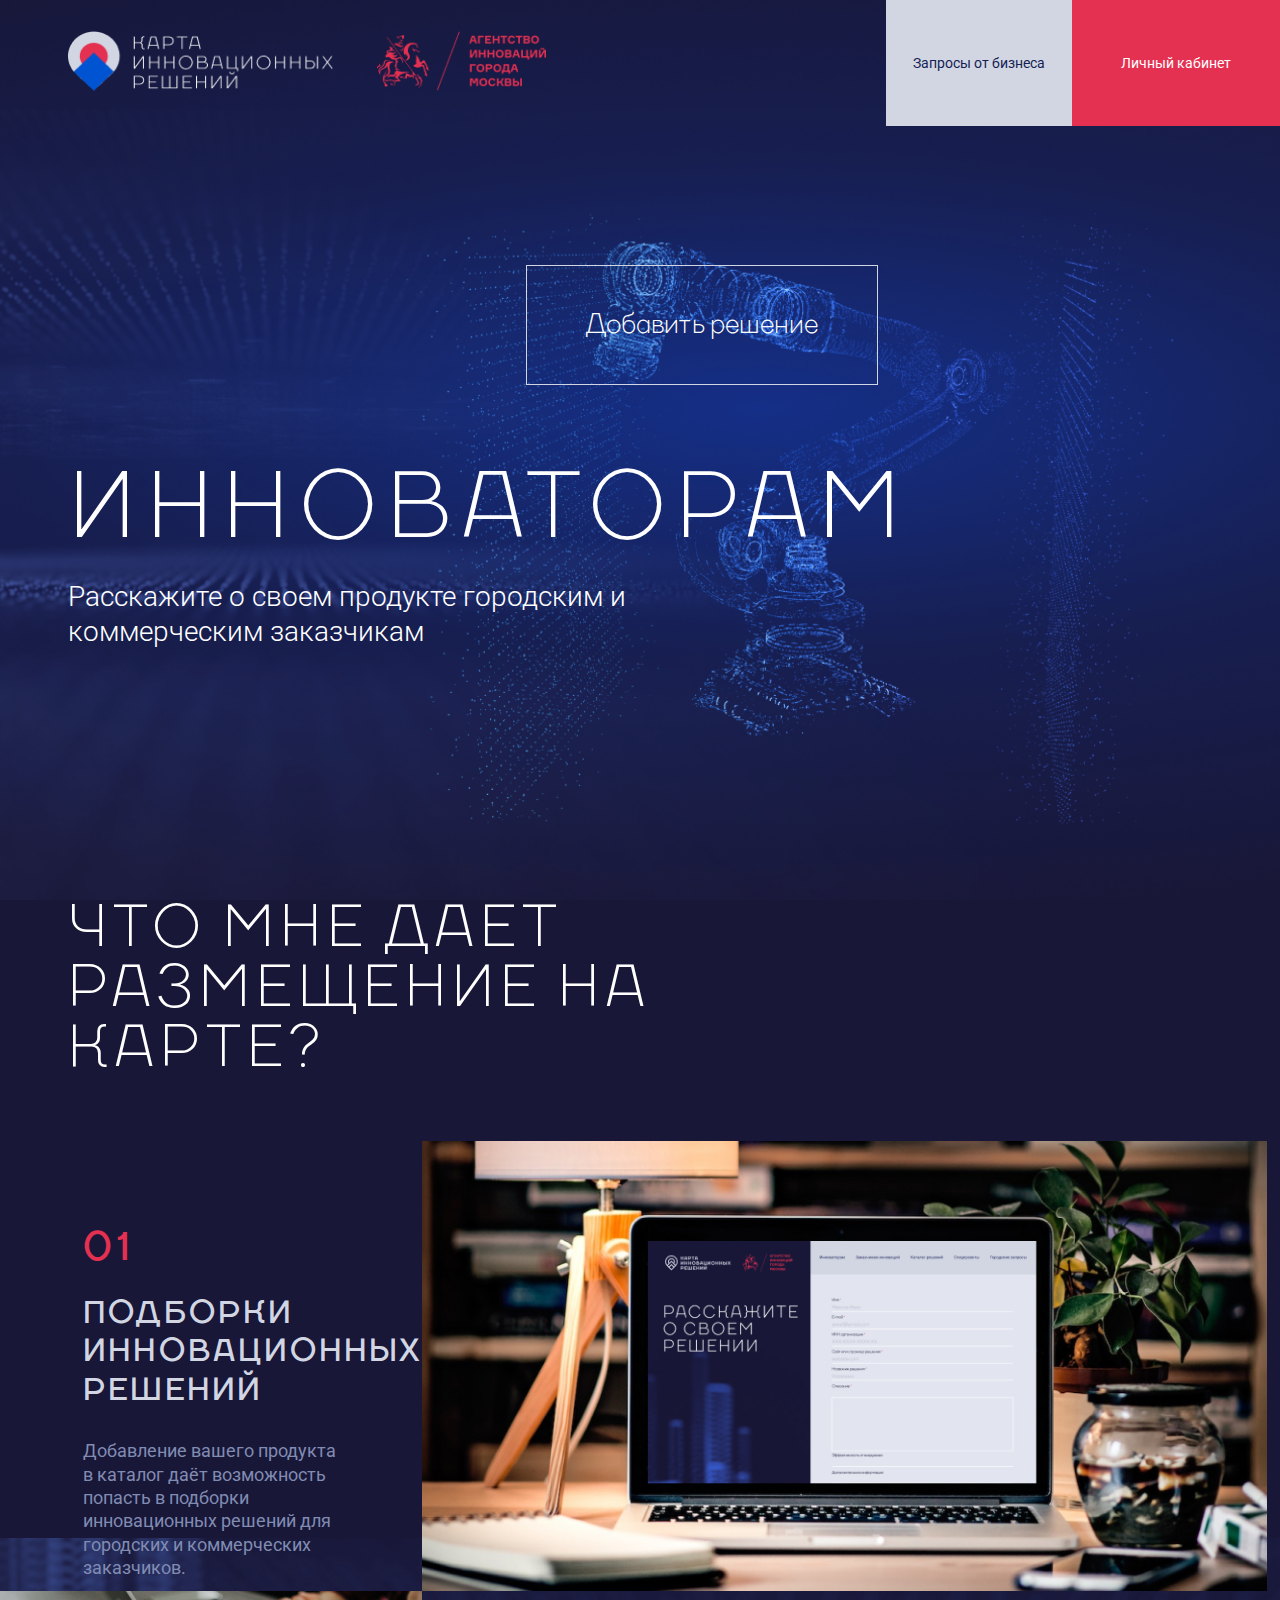
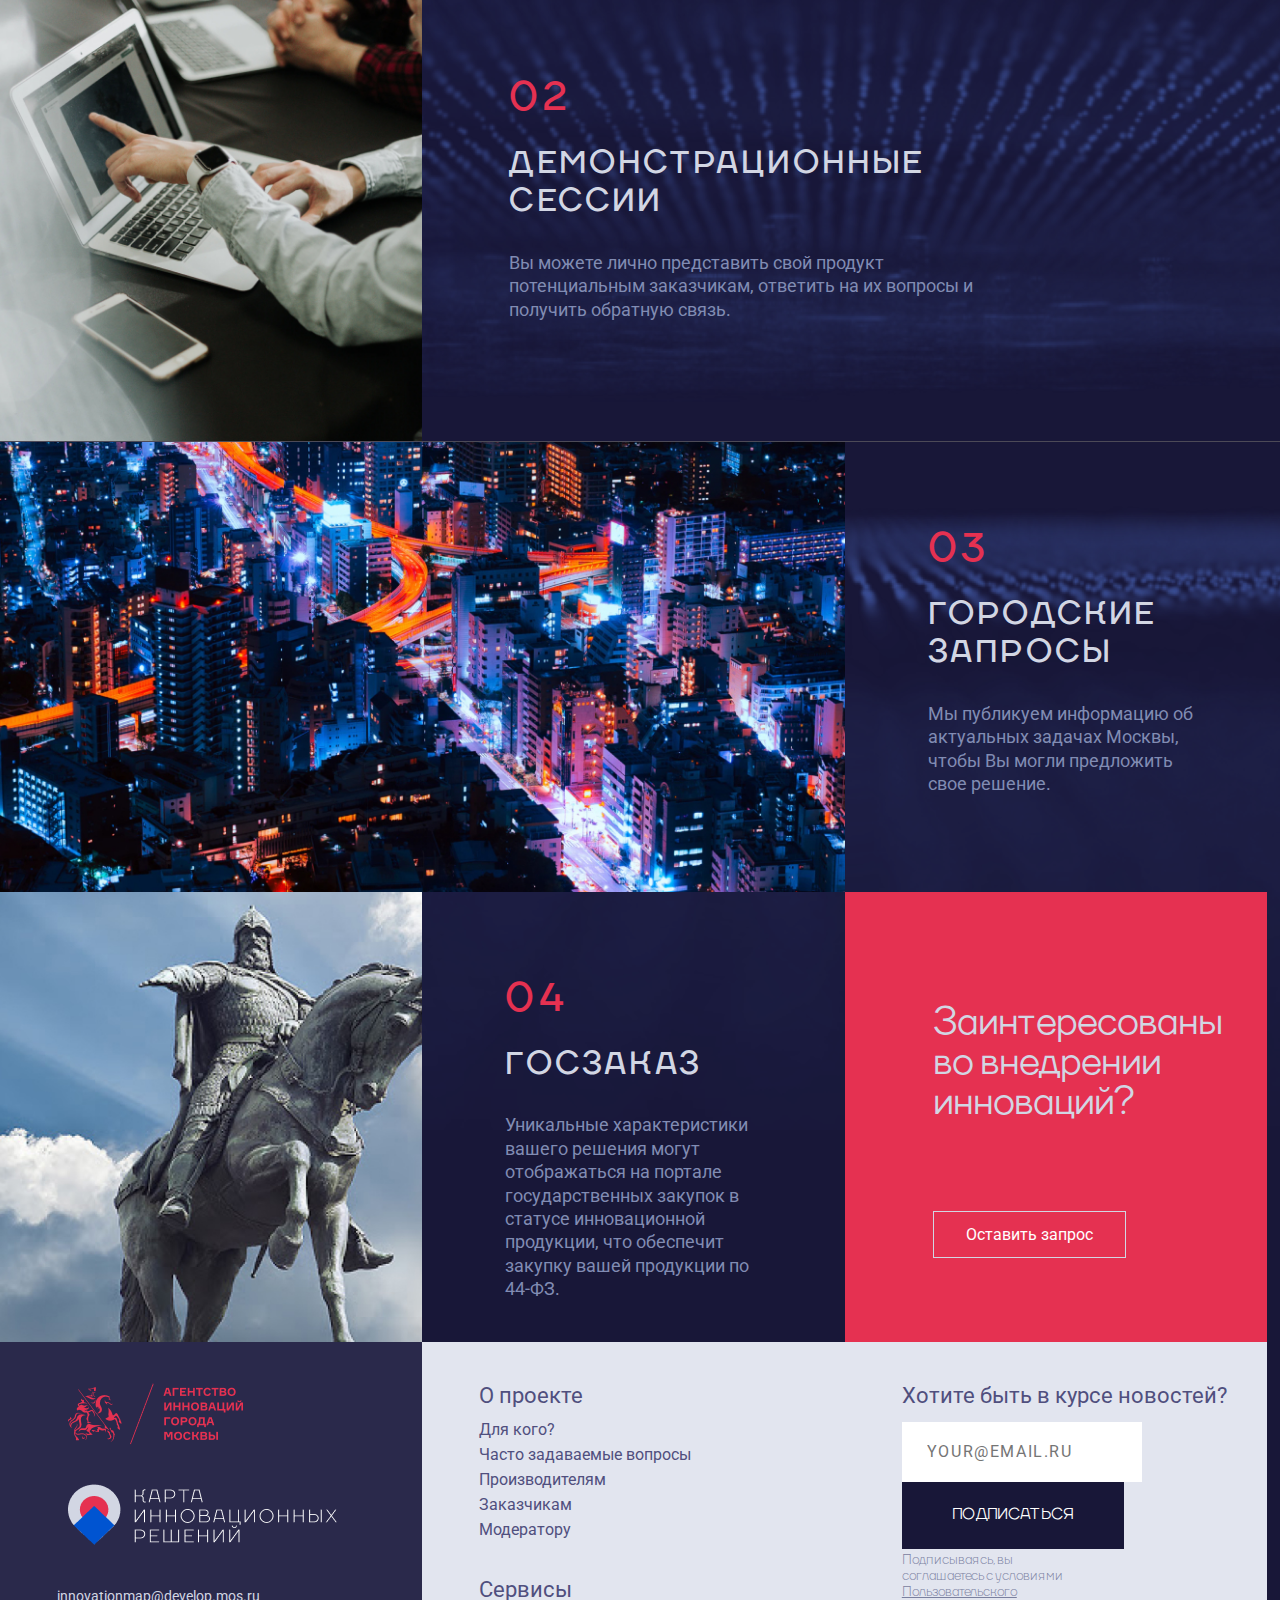
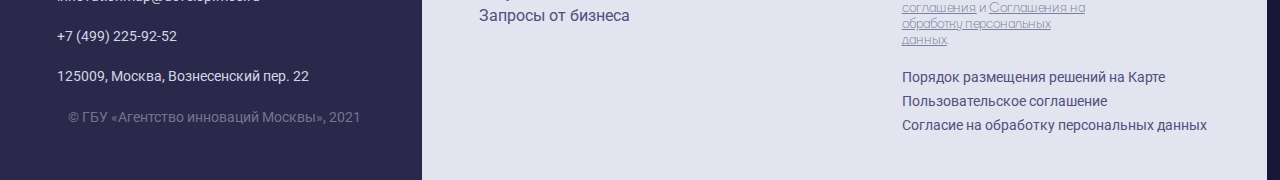
==== innovators.html @ fac2161d "add new files" ====
<!DOCTYPE html>
<html lang="ru">
<head>
    <meta charset="UTF-8">
    <meta http-equiv="X-UA-Compatible" content="IE=edge">
    <meta name="viewport" content="width=device-width, initial-scale=1.0">
    <link rel="preconnect" href="https://fonts.googleapis.com">
    <link rel="preconnect" href="https://fonts.gstatic.com" crossorigin>
    <link href="https://fonts.googleapis.com/css2?family=Roboto:wght@400;700&display=swap" rel="stylesheet">
    <link href="https://fonts.googleapis.com/css2?family=Manrope:wght@300&display=swap" rel="stylesheet">
    <link rel="stylesheet" href="slick/slick.css">
    <link rel="stylesheet" href="slick/slick-theme.css">
    <link rel="stylesheet" href="css/style.css">
    <link rel="icon" href="favicon.png" type="image/png">
    <title>Запросы от бизнеса</title>
    <script src="https://ajax.googleapis.com/ajax/libs/jquery/2.2.0/jquery.min.js"></script>
    <script src="slick/slick.min.js"></script>
    <script src="js/main.js"></script>
</head>
<body>
    <div class="main-block  innovators-block">  
        <header class="header">
                <div class="header-body">
                    <div class="logos">
                        <img src="img/logo1.png" alt="Карта инновационных решений логотип" class="logo-solutions white">
                        <img src="img/logo2.png" alt="Агенство инноваций г.Москвы логотип" class="agency-mos">
                    </div>
                    <div class="burger">
                        <span></span>
                    </div>
                    <nav class="header-nav">
                        <ul class="menu">
                            <li class="item"><a href="#" class="link-item tasks">Запросы от бизнеса</a></li>
                            <li class="item"><a href="#person" class="link-item personal open-modal">Личный кабинет</a>
                                <ul class="ssubmenuu">
                                    <li><a href="#">Разработчик</a></li>
                                    <li><a href="#">Заказчик</a></li>
                                    <li><a href="#">Модератор</a></li>
                                </ul>
                            </li>
                        </ul>
                    </nav>
                </div>
                
        </header>
        <div id="person" class="modal-block">
            <div class="modal-head">
                <img class="modal-close" src="img/close.svg" alt="close">
            </div>
            <p class="modal-title">Войти в личный кабинет</p>
           <form action="#" method="post" class="modal-form">
                <input type="text" name="login" id="login" placeholder="Логин" required class="modal-input">
                <input type="password" name="pass" id="password" placeholder="Пароль" required class="modal-input password">
                <input type="checkbox" name="agree" id="agree"><label for="agree" class="check">Даю согласие на обработку ГБУ «Агентство инноваций Москвы» 
                    моих персональных данных на условиях Соглашения об обработке персональных данных (в случае указания мною в Заявке информации 
                    о третьих лицах, предоставляю персональные данные таких лиц с их согласия).   </label>
                <input type="checkbox" name="agree" id="agree2"><label for="agree2" class="check">Ознакомлен и принимаю условия Пользовательского соглашения.</label>
                <button type="submit" name="come" class="form-btn">Войти</button>
           </form>
        </div>
        <div id="overlay"></div>
        <div class="container">
            <div class="info-block">
                <a href="#" class="add-new">Добавить решение</a>
                <div class="info-text innovations">
                    <h1 class="main-title">Инноваторам</h1>
                    <p class="description">Расскажите о своем продукте городским и коммерческим заказчикам</p>
                </div>
            </div>
        </div>
    </div>

    <section class="working-block innovator-work">
        <h2 class="innovator-title title container">Что мне дает размещение на КАРТЕ?</h2>

        <div class="innovator_work_top_block">
            <div class="work_top_top_block">
                <div class="step1">
                    <span class="number">01</span>
                    <p class="name-block">ПОДБОРКИ ИННОВАЦИОННЫХ РЕШЕНИЙ</p>
                    <p class="descript-block">Добавление вашего продукта в каталог даёт возможность попасть в подборки инновационных решений для городских и коммерческих заказчиков.</p>
                </div>
                <div class="top_top_step1"></div>
            </div>
            <div class="work_top_bottom_block">
                <div class="top_bottom_step2"></div>
                <div class="step2">
                    <span class="number">02</span>
                    <p class="name-block">Демонстрационные сессии</p>
                    <p class="descript-block">Вы можете лично представить свой продукт потенциальным заказчикам, ответить на их вопросы и получить обратную связь.</p>
                </div>
            </div>
        </div>
        <div class="innovator_work_bottom_block">
            <div class="work_bottom_top_block">
                <div class="bottom_top_step3"></div>
                <div class="step3">
                    <span class="number">03</span>
                    <p class="name-block">ГОРОДСКИЕ ЗАПРОСЫ</p>
                    <p class="descript-block">Мы публикуем информацию об актуальных задачах Москвы, чтобы Вы могли предложить свое решение.</p>
                </div>  
            </div>
            <div class="work_bottom_bottom_block">
                <div class="bottom_bottom_step4"></div>
                <div class="step4">
                    <span class="number">04</span>
                    <p class="name-block">Госзаказ</p>
                    <p class="descript-block">Уникальные характеристики вашего решения могут отображаться на портале государственных закупок 
                        в статусе инновационной продукции, что обеспечит закупку вашей продукции по 44-ФЗ.</p>
                </div>
                <div class="top_left_img interest-block">
                    <p class="question">Заинтересованы во внедрении инноваций?</p>
                    <button class="ask">Оставить запрос</button>
                </div>
            </div>
        </div>
    </section>
    
    <footer class="footer">
        <div class="contact">
            <img src="img/logo2.png" alt="Агенство инноваций г.Москвы логотип" class="footer_logo first">
            <img src="img/logo1.png" alt="Карта инновационных решений логотип" class="footer_logo second">
            <a href="mailto:innovationmap@develop.mos.ru" class="email">innovationmap@develop.mos.ru</a>
            <a href="tel:+7(499)225-92-52" class="phone">+7 (499) 225-92-52</a>
            <p class="adress">125009, Москва, Вознесенский пер. 22</p>
            <p class="copyright">© ГБУ «Агентство инноваций Москвы», 2021</p>
        </div>
        <div class="footer_info">
            <div class="footer_menu">
                <a href="#" class="about_link footer_link">О проекте</a>
                <ul class="footer_list">
                    <li class="footer_item"><a href="#" class="footer_item_link">Для кого?</a></li>
                    <li class="footer_item"><a href="#" class="footer_item_link">Часто задаваемые вопросы</a></li>
                    <li class="footer_item"><a href="#" class="footer_item_link">Производителям</a></li>
                    <li class="footer_item"><a href="#" class="footer_item_link">Заказчикам</a></li>
                    <li class="footer_item"><a href="#" class="footer_item_link">Модератору</a></li>
                </ul>
                <a href="#" class="services footer_link">Сервисы</a>
                <ul class="footer_list2">
                    <li class="footer_item"><a href="#" class="footer_item_link">Запросы от бизнеса</a></li>
                </ul>
            </div>
            <div class="footer_form">
                <p class="form-title">Хотите быть в курсе новостей?</p>
                <form action="#" method="post">
                    <input type="email" name="email" class="input_email" placeholder="YOUR@EMAIL.RU" required> <br>
                    <button type="submit" class="submit">Подписаться</button>
                </form>
                <p class="policy">Подписываясь, вы соглашаетесь с условиями 
                    <a href="#" class="policy_link">Пользовательского соглашения</a> 
                    и <a href="#" class="policy_link">Соглашения на обработку персональных данных</a>. </p>
                
                <a href="#" class="legacy_link">Порядок размещения решений на Карте</a>
                <a href="#" class="legacy_link">Пользовательское соглашение</a>
                <a href="#" class="legacy_link last">Согласие на обработку персональных данных</a>
            </div>
        </div>
    </footer>
</body>
</html>
---- css/style.css ----
@import "colors.css";
@import "fonts.css";

*{margin: 0;padding: 0;}
body{background-color: var(--bg-color);}
ul{list-style: none;}
a{text-decoration: none;}
.title{
    font-family: "TTFirs-Regular";
    font-weight: normal;
    font-size: 60px;
    line-height: 100%;
    letter-spacing: 0.1em;
    text-transform: uppercase;
    color: var(--white-text);
    margin-bottom: 61px;
}
.main-block{
    height: 100vh;
    background-image: url("../img/main_bg.png");
    background-repeat: no-repeat;
    background-size: cover;
}
.header-body, .menu, .filter, .solutions{display: flex; align-items: center; justify-content: space-between;}
.header{margin-left: 68px; margin-bottom: 185px;}
.header-body{height: 126px;}
.logos img{height: 60px;}
.agency-mos{margin-left: 40px;}
.link-item{
    font-family: Roboto;
    font-style: normal;
    font-weight: normal;
    font-size: 14px;
    line-height: 16px;
    text-align: center;
}
.tasks{
    padding: 55px 27px;
    background-color: var(--primary-gray);
    color:var(--blue-text);
}
.personal{
    padding: 55px 49px;
    background-color: var(--primary-pink);
    color: var(--white-text);
}
ul.ssubmenuu {
    position: absolute;
    width: 126px;
    top: 126px;
    right:0px;    display: none;
    background-color: #B1B6C9;
    text-align: center;
    width: 208px;
}
ul.ssubmenuu li{
    padding-top: 15px;
    padding-bottom: 15px;
}
ul.ssubmenuu li a{color: var(--black-text);}
ul.ssubmenuu li:hover{
    background-color: var(--primary-pink);
    cursor:pointer;
}
.menu li:hover ul.ssubmenuu {display: block;}
.container{margin-left: 68px; margin-right: 68px;}
.main-title{
    font-family: Manrope;
    font-style: normal;
    font-weight: 300;
    font-size: 70px;
    line-height: 70px;
    letter-spacing: 0.1em;
    text-transform: uppercase;
    color: var(--white-text);
    max-width: 480px;
    margin-bottom: 20px;
}
.description{
    font-family: Roboto;
    font-style: normal;
    font-weight: 300;
    font-size: 28px;
    line-height: 35px;
    color: var(--white-text);
    max-width: 600px;
    margin-bottom: 130px;
}
.add-solution, .open-research{
    color: #E6E9F3;
    font-family: "TTFirs-Medium";
    font-size: 18px;
    line-height: 21px;
    letter-spacing: 0.1em;
    text-transform: uppercase;
}
.add-solution{
    padding: 28px;
    background-color: var(--primary-pink);
    margin-right: 30px;
}
.open-research{
    padding: 28px 88px;
    background-color: var(--primary-blue);
}
.filter{
    max-width: 832px;
    background-color: var(--primary-gray);
    border-radius: 7px;
    padding: 20px 57px;
    margin-bottom: 40px;
}
.filter-item{display: flex; align-items: center;}
.filter-name{
    font-family: "TTFirs-Bold";
    font-size: 14px;
    line-height: 120%;
    letter-spacing: 0.1em;
    text-transform: uppercase;
    color: var(--dark-text);
    margin-left: 14px;
}
.solutions{ flex-wrap: wrap;}
.solution_item{
    padding: 45px 37px;
    width: 32%;
    background-color: #fff;
    border: 0.5px solid #000000;
    box-sizing: border-box;
    margin-right: 32px;
    margin-bottom: 32px;
}
.solution_item:hover{
    background-color: var(--primary-gray);
    cursor: pointer;
}
.solution_item:hover .add_btn{background-color: var(--primary-gray);}
.solution_item:last-child, .solution_item:nth-child(3){margin-right: 0;}
.logo_item{margin-bottom: 35px;}
.date{
    font-family: Roboto;
    font-style: normal;
    font-weight: normal;
    font-size: 14px;
    line-height: 130%;
    text-transform: uppercase;
    color: var(--type-color);
    margin-bottom: 5px;
}
.title_item{
    font-family: Roboto;
    font-style: normal;
    font-weight: 500;
    font-size: 20px;
    line-height: 26px;
    text-decoration-line: underline;
    color: var(--dark-text);
    margin-bottom: 15px;
}
.description_item{
    font-family: Roboto;
    font-style: normal;
    font-weight: normal;
    font-size: 16px;
    line-height: 22px;
    color: var(--dark-text);
    margin-bottom: 30px;
}
.type_item{
    padding: 4px 8px;
    background-color: var(--type-color);
    color: var(--white-text);
    font-family: "TTFirs-Medium";
    font-size: 14px;
    line-height: 140%;
    margin-bottom: 15px;
    border-radius: 3px;
    width: fit-content;
}
.add_btn{
    font-family: "TTFirs-Medium";
    font-size: 14px;
    line-height: 16px;
    text-align: center;
    letter-spacing: 0.1em;
    text-transform: uppercase;
    color: var(--black-text);
    border: 1px solid var(--primary-pink);
    margin-top: 21px;
    padding: 17px 20px;
}
.more{
    font-family: "TTFirs-Bold";
    font-size: 24px;
    line-height: 28px;
    letter-spacing: 0.1em;
    text-decoration-line: underline;
    text-transform: uppercase;
    color: var(--primary-pink);
    margin-top: 50px;
    margin-bottom: 100px;
}
.about{margin-top: 100px;}
.title-feedback{
    font-family: "TTFirs-Medium";
    font-size: 32px;
    line-height: 120%;
    letter-spacing: 0.1em;
    text-transform: uppercase;
    color: var(--primary-gray);
    width: 380px;
}
.customers, .companies, .slide, .faq-block, .news, .footer{display: flex !important;}
.customers, .companies{
    padding-top: 35px; padding-bottom: 50px; 
    border-top: 1px solid #40405D; border-bottom: 1px solid #40405D;
    justify-content: space-between;
}
.rev_slider, .faq_list, .news_list{width: 80%;}
.slide{margin-bottom: 30px;}
.avatar{border-radius: 7px; margin-right: 23px;}
.name{
    font-family: Roboto;
    font-style: normal;
    font-weight: 500;
    font-size: 24px;
    line-height: 28px;
    color: var(--white-text);
    margin-bottom: 12px;
}
.organization{
    font-family: Roboto;
    font-style: normal;
    font-weight: normal;
    font-size: 16px;
    line-height: 130%;
    color: var(--type-color);
    margin-bottom: 19px;
}
.text-back{
    font-family: Roboto;
    font-style: normal;
    font-weight: normal;
    font-size: 16px;
    line-height: 19px;
    color: var(--white-text);
    margin-bottom: 10px;
}
.slick-dots{text-align: left;}
.slick-dots li button::before{font-size: 15px; color: var(--type-color);}
.slick-dots li.slick-active button::before{color: var(--primary-pink);}
.slick-prev, .slick-next{display: none !important;}
.faq, .media_about_us{margin-top: 100px;}
.faq-block, .news{justify-content: space-between;}
.faq_img, .news_icon{height: 200px;}
.hide,
.faq_item div {   display: none;}
.faq-name {
    font-family: TTFirs-Medium;
    font-size: 20px;
    line-height: 23px;
    letter-spacing: 0.1em;
    text-transform: uppercase;
    margin-top: 30px;
    padding-bottom: 36px;
    color: var(--primary-gray);
    cursor: pointer;
    display: inline-block;
    width: 100%;
}
.faq_item{   border-bottom: 1px solid #75768D;}
.hide:checked + label + div {
    font-family: Roboto;
    font-style: normal;
    font-weight: normal;
    font-size: 18px;
    line-height: 130%;
    color: var(--type-color);
    display: block; 
    margin-left: 20px;
    padding: 10px;
    margin-bottom: 45px;
}
.hide + .faq-name::before {
    content: url("../img/arrow_bottom.svg");
    display: block;
    float: right;
    margin: 3px 5px;
}
.hide:checked + label:before {
    content: url("../img/arrow_top.svg");;
}
.media_about_us{margin-bottom: 100px;}
.news-title{
    font-family: "TTFirs-Bold";
    font-size: 32px;
    line-height: 120%;
    color: var(--primary-gray);
    margin-bottom: 25px;
}
.news-descript{
    font-family: Roboto;
    font-style: normal;
    font-weight: normal;
    font-size: 16px;
    line-height: 130%;
    color: var(--type-color);
    margin-bottom: 25px;
}
.go-btn{
    font-family: TTFirs-Medium;
    font-size: 16px;
    line-height: 130%;
    letter-spacing: 0.1em;
    text-decoration-line: underline;
    color: var(--primary-pink);
    margin-bottom: 25px;
}
.news_item{
    padding-bottom: 25px;
    margin-bottom: 25px;
    border-bottom: 2px solid rgba(226,229,239,0.20);
}
.first, .about_link{    margin-top: 41px;}
.contact{
    width: 33vw;
    display: grid;
    /*padding: 41px 104px 50px 68px;*/
    background-color: var(--footer-bg);
}
.footer_logo{margin-bottom: 39px; margin-left: 68px;}
.email, .phone, .adress{
    font-family: Roboto;
    font-style: normal;
    font-weight: normal;
    font-size: 14px;
    line-height: 180%;
    color: var(--primary-gray);
    margin-bottom: 15px;
    margin-left: 57px;
}
.copyright{
    font-family: Roboto;
    font-style: normal;
    font-weight: normal;
    font-size: 14px;
    line-height: 180%;
    color: #73758D;
    margin-left: 68px;
    margin-bottom: 50px;
}
.footer_info{
   /* padding: 36px 68px 56px 57px;*/
    display: flex;
    justify-content: space-between;
    background-color: var(--footer-info-bg);
}
.about_link{position: absolute;}
.footer_menu{width: 33vw;}
.footer_form{
    display: grid;
   width: 33vw;
}
.footer_link, .form-title{
    font-family: Roboto;
    font-style: normal;
    font-weight: normal;
    font-size: 22px;
    line-height: 26px;
    color: #504F7E;
    margin-bottom: 10px;
    margin-left: 57px;
    margin-top: 41px;
}
.footer_item_link{
    font-family: Roboto;
    font-style: normal;
    font-weight: normal;
    font-size: 16px;
    line-height: 25px;
    color: #504F7E;
    margin-bottom: 5px;
    margin-left: 57px;
}
.footer_list{margin-bottom: 35px; margin-top: 75px;}
.input_email, .submit, .policy, .legacy_link{margin-left: 57px;}
.last{margin-bottom: 45px !important;}
.input_email{
    padding: 20px 25px;
    border: none;
    width: 45%;
    font-family: Roboto;
    font-style: normal;
    font-weight: normal;
    font-size: 16px;
    line-height: 120%;
    letter-spacing: 0.1em;
    color: #504F7E;
}
.submit{
    padding-top: 24px;
    padding-bottom: 24px;
    width: 52.5%;
    text-align: center;
    border: none;
    background-color: var(--dark-text);
    font-family: "TTFirs-Medium";
    font-size: 16px;
    line-height: 19px;
    text-align: center;
    text-transform: uppercase;
    color: var(--white-text);
}
.policy{margin-bottom: 20px;}
.policy, .policy_link{
    font-family: "TTFirs-Regular";
    font-size: 14px;
    line-height: 16px;
    color: var(--footer-link);
    width: 45%;
}
.policy_link{text-decoration: underline;}
.legacy_link{
    font-family: Roboto;
    font-style: normal;
    font-weight: normal;
    font-size: 14px;
    line-height: 78.5%;
    color: #504F7E;
    margin-bottom: 10px;
}
.modal-block{
    display: none;
    padding: 30px 30px 30px 68px;
    background: var(--white-text);
    z-index: 5;
    width: 800px;
    position: fixed;
    margin-left: 30%; 
}
.modal-head{    margin-bottom: 50px;}
.modal-title{
    font-family: "TTFirs-Medium";
    font-size: 36px;
    line-height: 50px;
    text-transform: uppercase;
    color: var(--black-text);
    margin-bottom: 35px;
    text-align: center;
}
.modal-item{
    font-family: "TTFirs-Medium";
    font-size: 20px;
    line-height: 130%;
    color: var(--black-text);
}
.modal-form{display: grid;}
.modal-input{
    width: 290px;
    margin: 0 auto;
    border: none;
    padding: 15px 0;
    border-bottom: 1px solid #C9CAD5;
    font-family: "TTFirs-Medium";
    font-size: 18px;
    line-height: 20px;
}
.modal-close{cursor: pointer; float: right;}
.modal-item::marker{font-size: 10px;}
.modal-item{margin-left: 25px;}
.modal-item:last-child{margin-bottom: 25px;}
#overlay {
    z-index:3; 
    position:fixed; 
    background-color:#000; 
    opacity:0.8; 
    -moz-opacity:0.8;
    filter:alpha(opacity=80);
    width:100%;
    height:100%; 
    top:0; 
    left:0;
    cursor:pointer;
    display:none; 
}
.password{margin-bottom: 63px;}
.check{margin-bottom: 15px;}
.modal-form input[type="checkbox"] {   display: none;  }
.modal-form  label {
    font-family: Roboto;
    font-style: normal;
    font-weight: normal;
    font-size: 14px;
    line-height: 120%;
    color: #181738;
    opacity: 0.4;
}
.modal-form  label:before {
    content: " ";
    color: #000;
    display: inline-block;
    font: 20px/30px Arial;
    margin-right: 15px;
    position: relative;
    cursor: pointer;
    text-align: center;
    text-indent: 0px;
    width: 30px;
    height: 30px;
    background: #FFF;
    border: 1px solid #C9CAD5;
    box-sizing: border-box;
    border-radius: 3px;
    border-image: initial;
    vertical-align: middle;
}
.modal-form  input:checked + label:before {
    content: url("../img/check.svg");
}
.modal-form  input:disabled + label:before {
    background: #eee;
    color: #aaa;
}
.modal-form  input[type="checkbox"] {
    display: none;
}
.form-btn{
    padding: 21px 0;
    text-align: center;
    width: 318px;
    background-color: var(--primary-blue);
    font-family: Roboto;
    font-style: normal;
    font-weight: normal;
    font-size: 16px;
    line-height: 19px;
    color: var(--white-text);
    border: none;
    margin-top: 40px;
}
.innovations-block{
    background:url("../img/innovation_bg.png") right top, radial-gradient(109.58% 49.72% at 58.46% 40.23%, #1053FF 0%, rgba(16, 83, 255, 0.33) 49.01%, rgba(16, 83, 255, 0) 100%);
}
.innovators-block{
    background: url("../img/innovator_bg.png") no-repeat bottom center;
    background-size: cover;
}
.add-new{
    padding: 45px 59px;
    border: 1px solid #D2D6E3;
    box-sizing: border-box;
    font-family: "TTFirs-Regular";
    font-size: 28px;
    line-height: 100%;
    color: var(--white-text);
    text-align: center;
    margin-left: 40%;
}
.innovations .main-title{
    font-family: "TTFirs-Regular";
    font-weight: normal;
    font-size: 95px;
    line-height: 100%;
    letter-spacing: 0.1em;
    text-transform: uppercase;
    max-width: 100%;
    margin-top: 125px;
}
.work_top_block, .work_bottom_block{display: flex;flex-wrap: nowrap; height: 100vh;}
.work_top_left_block, .work_bottom_right_block, .work_top_top_block, .work_top_bottom_block, .work_bottom_top_block, .work_bottom_bottom_block{
    display: flex;
    flex-wrap: wrap;
}
.work_top_left_block div {width: 33.05vw; height: 50vh; }
.top_left_img{height: 50vh; width: 33vw;}
.work_top_right_block{
    background-image: url("../img/img3.jpg");
    background-repeat: no-repeat;
    width: 33vw;
    background-size: cover;
    background-position: center;
}
.top_left_step1{
    background-image: url("../img/img1.jpg");
    background-repeat: no-repeat;
    background-size: cover;
    background-position: center top;
}
.top_left_step2{
    background-image: url("../img/img2.jpg");
    background-repeat: no-repeat;
    background-size: cover;
    background-position: center top;
}
.step1 .number{position: absolute; margin: 85px 0 10px 83px;}
.step2 .number{position: absolute; margin: 85px 0 25px 33px;}
.step1 .name-block{ margin: 155px 75px 28px 83px;}
.step2 .name-block{ margin: 155px 16px 28px 33px;}
.step1 .descript-block{ margin-left: 83px; margin-right: 73px;}
.step2 .descript-block{ margin-left: 33px; margin-right: 97px;}
.step3 .number, .step4 .number{position: absolute; margin: 85px 0 10px 83px;}
.step3 .name-block, .step4 .name-block{ margin: 155px 75px 28px 83px;}
.step3 .descript-block, .step4 .descript-block{ margin-left: 83px; margin-right: 73px;}
.number{
    font-family: "TTFirs-Bold";
    font-size: 40px;
    line-height: 120%;
    letter-spacing: 0.1em;
    text-transform: uppercase;
    color:var(--primary-pink);
}
.name-block{
    font-family: TTFirs-Bold;
    font-size: 32px;
    line-height: 120%;
    letter-spacing: 0.1em;
    text-transform: uppercase;
    color: var(--primary-gray);
}
.descript-block{
    font-family: Roboto;
    font-style: normal;
    font-weight: normal;
    font-size: 18px;
    line-height: 130%;
    color: #818CB3;
}
.work_bottom_right_block{
    background-image: url("../img/img4.jpg");
    background-repeat: no-repeat;
    background-size: cover;
    background-position: center top;
    width: 66.09vw;
}
.work_top_top_block, .work_top_bottom_block, .work_bottom_top_block, .work_bottom_bottom_block{height: 50vh;}
.work_top_top_block .step1, .work_bottom_top_block .step3, .work_bottom_bottom_block .step4, .bottom_bottom_step4, .top_bottom_step2{width: 33vw;}
.work_top_bottom_block .step2 p, .work_top_bottom_block .step2 span{
    margin-left: 87px;
    width: 486px;
}
.top_top_step1{
    width: 66vw;
    background:url("../img/img11.jpg") no-repeat center;
    background-size: cover;
}
.top_bottom_step2{
    background: url("../img/img22.jpg") no-repeat center;
    background-size: cover;
}
.bottom_top_step3{
    width: 66vw;
    background:url("../img/img33.jpg") no-repeat center;
    background-size: cover;
}
.bottom_bottom_step4{
    background:url("../img/img44.jpg") no-repeat center top;
    background-size: cover;
}
.work_bottom_left_block{width: 33vw; display: flex; flex-wrap: wrap;}
.step3, .step4{height: 50vh;}
.interest-block{    background-color: var(--primary-pink);}
.question{
    font-family: "TTFirs-Medium";
    font-size: 40px;
    line-height: 100%;
    color: var(--primary-gray);
    margin: 111px 88px 88px 88px;
}
.ask{
    padding: 13px 32px;
    margin-left: 88px;
    background-color: var(--primary-pink);
    border: 1px solid var(--primary-gray);
    font-family: Roboto;
    font-style: normal;
    font-weight: normal;
    font-size: 16px;
    line-height: 19px;
    color: var(--white-text);
}
.innovator-title{width: 55%;}
.innovator-work{
    background: url("../img/innovator_bg2.png") no-repeat center 75%;
}
.innovator_work_bottom_block{border-top: 0.5px solid rgba(109, 108, 108, 0.61);}
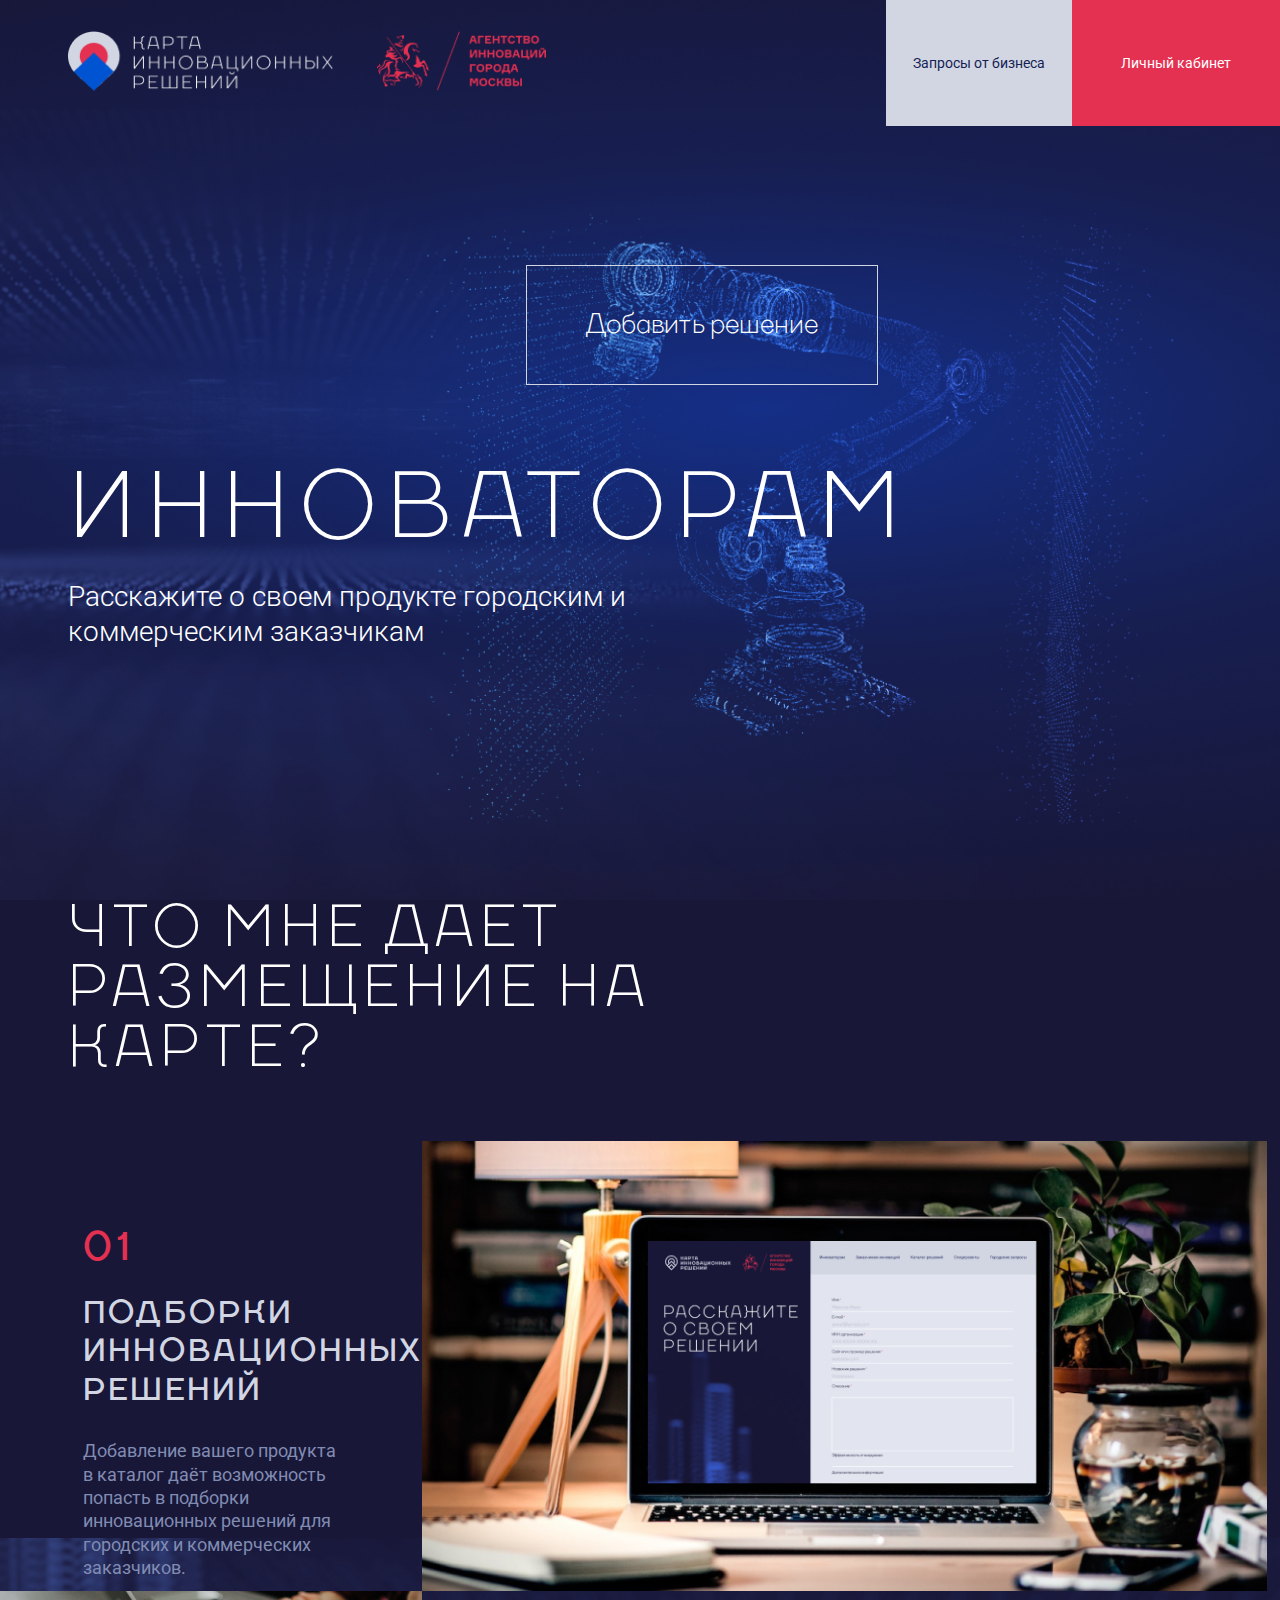
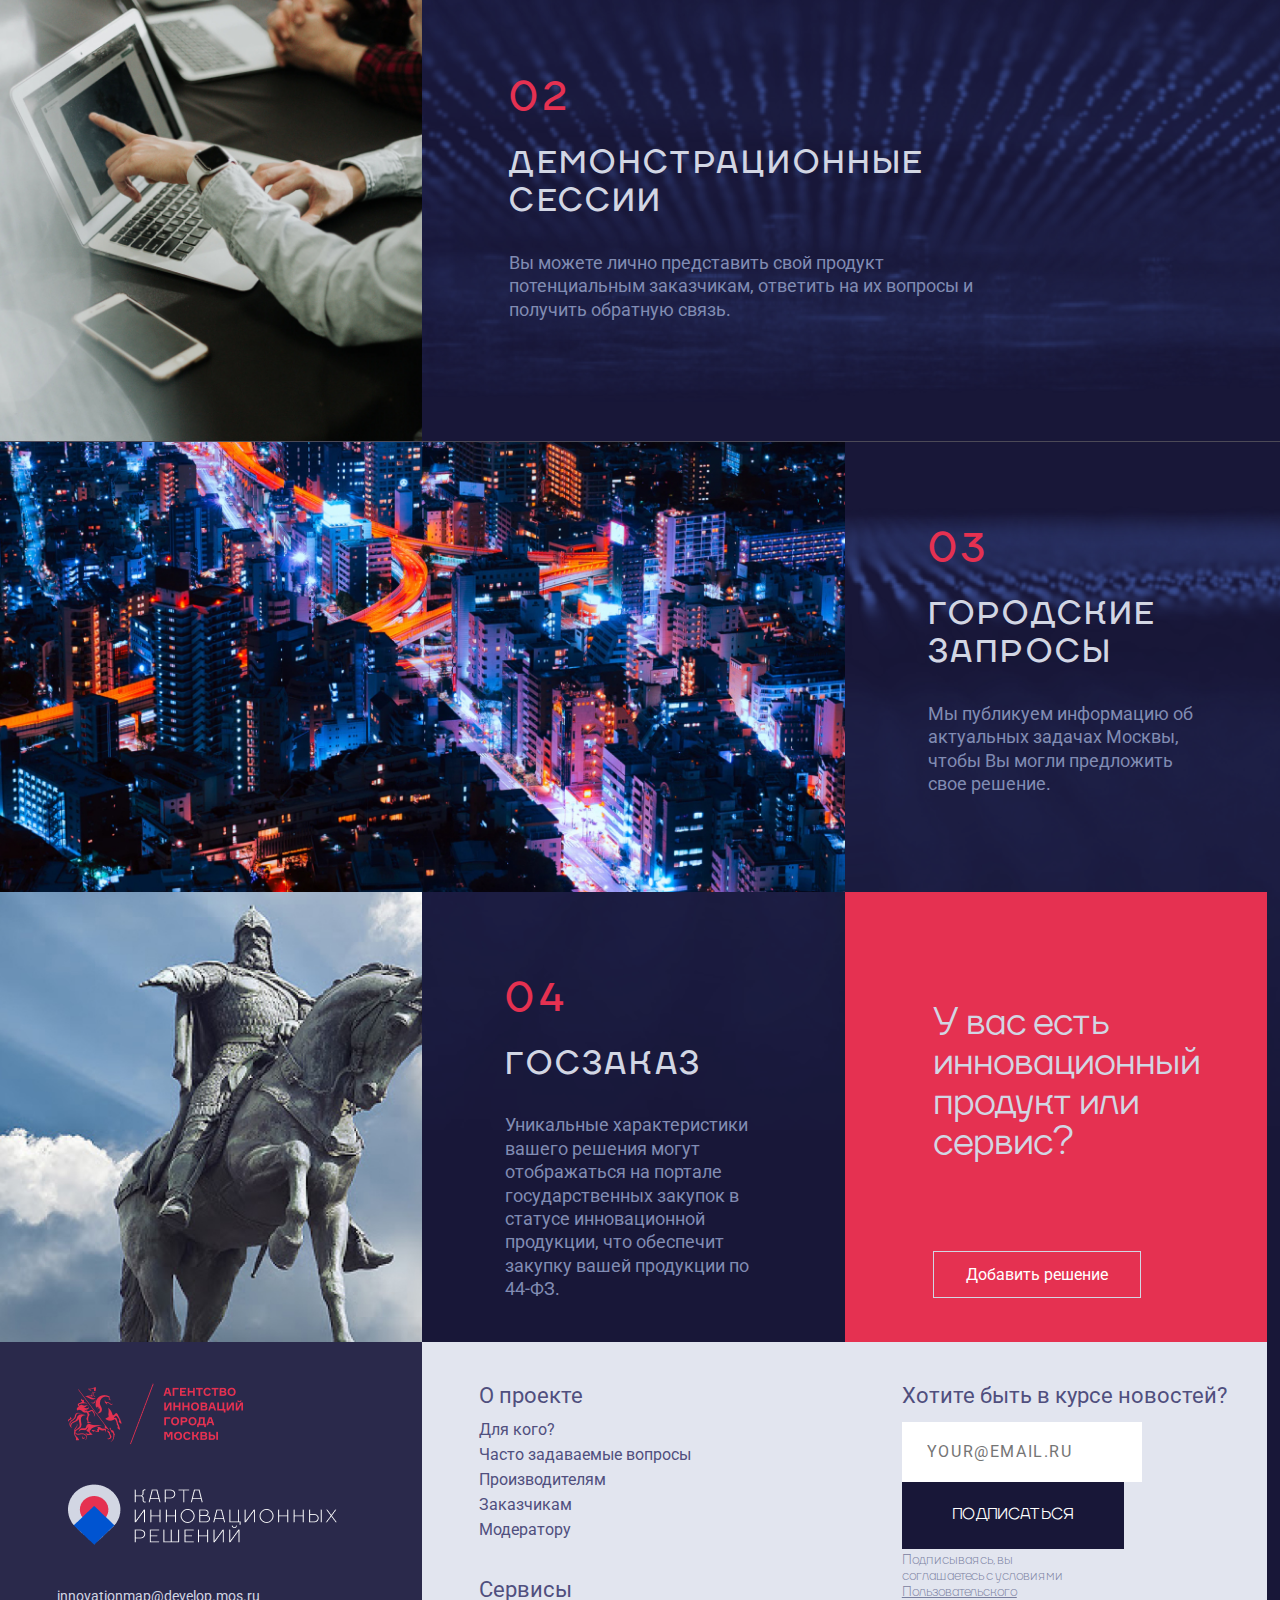
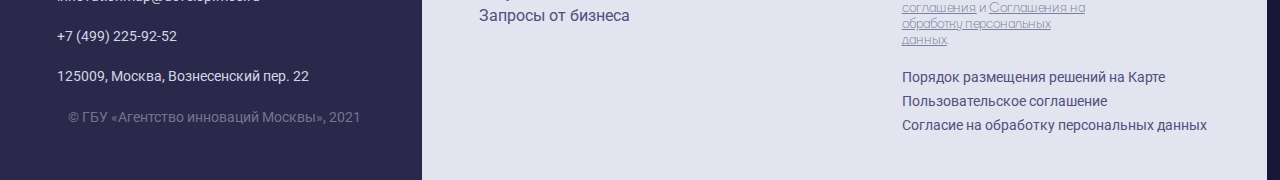
==== commit 2b736ba1: "update file" ====
--- a/innovators.html
+++ b/innovators.html
@@ -109,8 +109,9 @@
                         в статусе инновационной продукции, что обеспечит закупку вашей продукции по 44-ФЗ.</p>
                 </div>
                 <div class="top_left_img interest-block">
-                    <p class="question">Заинтересованы во внедрении инноваций?</p>
-                    <button class="ask">Оставить запрос</button>
+                    <p class="question">У вас есть инновационный продукт
+                        или сервис?</p>
+                    <button class="ask">Добавить решение</button>
                 </div>
             </div>
         </div>
